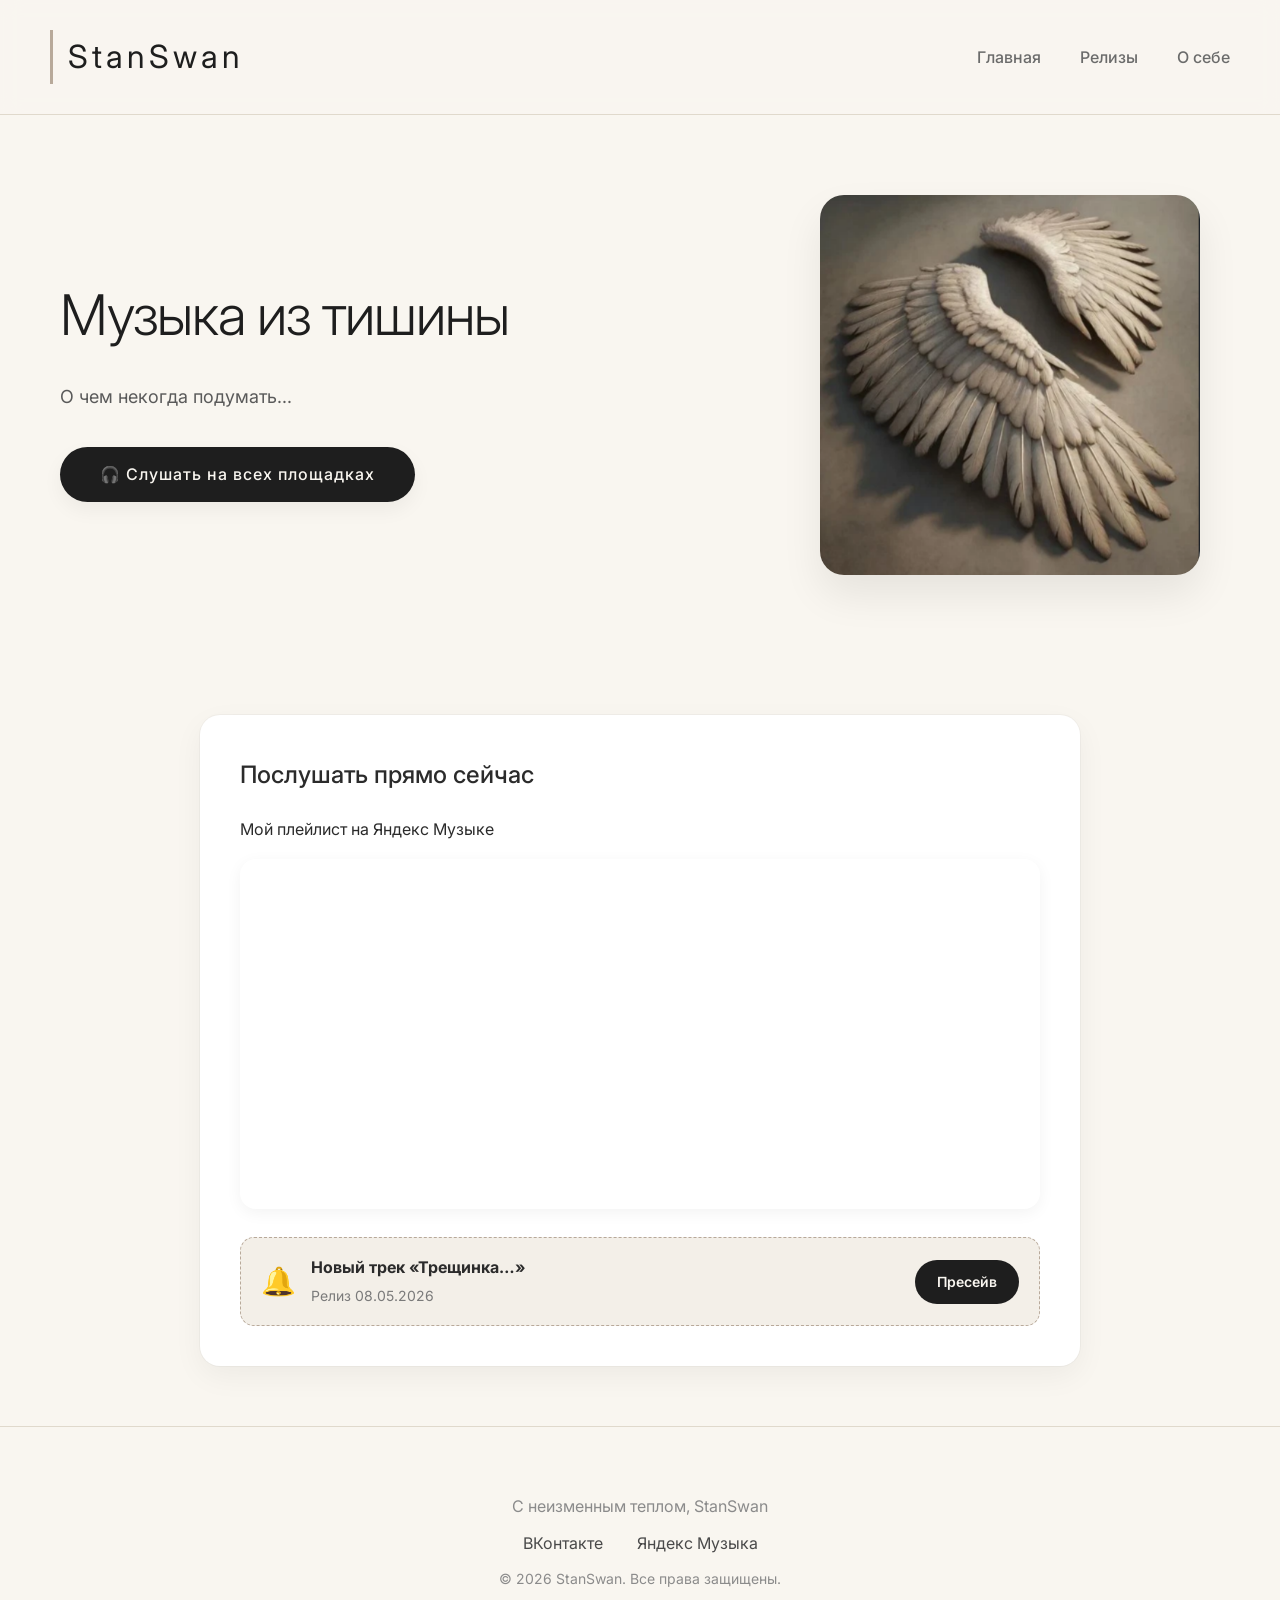
==== index.html @ c7c236e0 "Первая версия сайта" ====
<!DOCTYPE html>
<html lang="ru">
<head>
    <meta charset="UTF-8">
    <meta name="viewport" content="width=device-width, initial-scale=1.0">
    <title>StanSwan — AI композитор | Официальный сайт</title>
    <link rel="stylesheet" href="style.css">
    <link href="https://fonts.googleapis.com/css2?family=Inter:wght@300;500;700&display=swap" rel="stylesheet">
</head>
<body>

    <header>
        <div class="logo">StanSwan</div>
        <nav>
            <a href="index.html">Главная</a>
            <a href="music.html">Релизы</a>
            <a href="about.html">О себе</a>
        </nav>
    </header>

    <main>

        <!-- Главный экран -->
        <section class="hero">
            <div class="hero-text">
                <h1>Музыка из тишины</h1>
                <p>О чем некогда подумать...</p>
                <a href="https://band.link/stanswan" class="listen-btn">🎧 Слушать на всех площадках</a>
            </div>
            <div class="hero-visual">
                <img src="images/wings2000x2000.png" alt="StanSwan" class="hero-photo">
            </div>
        </section>

        <!-- Плеер -->
        <section class="player-section">
            <h2>Послушать прямо сейчас</h2>
            <p>Мой плейлист на Яндекс Музыке</p>

            <iframe frameborder="0"
                    style="border:none; width:100%; height:350px; border-radius: 16px; box-shadow: 0 4px 16px rgba(0,0,0,0.05);"
                    src="https://music.yandex.ru/iframe/artist/25737108/">
            </iframe>

            <div class="presave-banner">
                <span class="presave-icon">🔔</span>
                <div class="presave-text">
                    <strong>Новый трек «Трещинка…»</strong>
                    <span>Релиз 08.05.2026</span>
                </div>
                <a href="https://band.link/7yvaF" class="presave-btn">Пресейв</a>
            </div>
        </section>

    </main>

    <footer>
        <p class="signoff">С неизменным теплом, StanSwan</p>
        <div class="social-links">
            <a href="https://vk.com/stanswan_songs">ВКонтакте</a>
            <a href="https://music.yandex.ru/artist/25737108">Яндекс Музыка</a>
        </div>
        <p class="copyright">© 2026 StanSwan. Все права защищены.</p>
    </footer>

</body>
</html>
---- style.css ----
/* ТИХАЯ, ТЕПЛАЯ ТЕМА ДЛЯ АВТОРА-ИСТОРИКА */

body {
    margin: 0;
    background-color: #f9f6f0;
    color: #2b2b2b;
    font-family: 'Inter', sans-serif;
    line-height: 1.7;
}

/* ШАПКА */

header {
    display: flex;
    justify-content: space-between;
    align-items: center;
    padding: 30px 50px;
    background: rgba(249, 246, 240, 0.9);
    backdrop-filter: blur(10px);
    border-bottom: 1px solid #e0d9cc;
}

.logo {
    font-weight: 400;
    font-size: 32px;
    letter-spacing: 4px;
    color: #1e1e1e;
    border-left: 3px solid #b8a99a;
    padding-left: 15px;
}

nav a {
    color: #6b6b6b;
    text-decoration: none;
    margin-left: 35px;
    font-weight: 500;
    border-bottom: 2px solid transparent;
    transition: 0.4s;
}

nav a:hover {
    border-bottom: 2px solid #b8a99a;
    color: #2b2b2b;
}

/* ГЕРОЙ */

.hero {
    display: flex;
    flex-wrap: wrap;
    justify-content: space-between;
    align-items: center;
    padding: 80px 60px;
    max-width: 1200px;
    margin: 0 auto;
}

.hero-text h1 {
    font-size: 56px;
    font-weight: 300;
    margin: 0 0 15px;
    letter-spacing: -1px;
    color: #1e1e1e;
}

.hero-text p {
    font-size: 18px;
    color: #5a5a5a;
    max-width: 450px;
    margin-bottom: 35px;
}

.listen-btn {
    display: inline-block;
    padding: 14px 40px;
    background: #1e1e1e;
    color: #f9f6f0;
    text-decoration: none;
    border-radius: 50px;
    font-weight: 500;
    letter-spacing: 1px;
    box-shadow: 0 8px 20px rgba(0, 0, 0, 0.05);
    transition: 0.3s;
}

.listen-btn:hover {
    background: #3d3d3d;
    box-shadow: 0 12px 25px rgba(0, 0, 0, 0.1);
}

/* ФОТОГРАФИЯ */

.hero-visual {
    width: 380px;
    height: 380px;
    overflow: hidden;
    border-radius: 24px;
    box-shadow: 0 20px 40px rgba(0, 0, 0, 0.08);
    position: relative;
    left: -20px;
}

.hero-photo {
    width: 100%;
    height: 100%;
    object-fit: cover;
    object-position: center;
}

/* ПЛЕЕР */

.player-section {
    max-width: 800px;
    margin: 60px auto;
    padding: 40px;
    background: #ffffff;
    border-radius: 20px;
    box-shadow: 0 0 0 1px rgba(0, 0, 0, 0.03), 0 10px 30px rgba(0, 0, 0, 0.05);
}

.player-section h2 {
    font-weight: 500;
    margin-top: 0;
}

/* БАННЕР ПРЕСЕЙВА */

.presave-banner {
    display: flex;
    align-items: center;
    gap: 15px;
    margin-top: 20px;
    padding: 16px 20px;
    background: #f3efe8;
    border-radius: 14px;
    border: 1px dashed #b8a99a;
}

.presave-icon {
    font-size: 28px;
}

.presave-text {
    flex: 1;
}

.presave-text strong {
    display: block;
    color: #2b2b2b;
}

.presave-text span {
    color: #7a7a7a;
    font-size: 14px;
}

.presave-btn {
    padding: 10px 22px;
    background: #1e1e1e;
    color: #f9f6f0;
    text-decoration: none;
    border-radius: 30px;
    font-size: 14px;
    font-weight: 600;
    transition: 0.3s;
}

.presave-btn:hover {
    background: #3d3d3d;
}

/* ФУТЕР */

footer {
    text-align: center;
    padding: 50px;
    border-top: 1px solid #e0d9cc;
    margin-top: 60px;
    color: #8b8b8b;
}

.social-links a {
    margin: 0 15px;
    color: #4a4a4a;
    text-decoration: none;
}

.signoff {
    margin-bottom: 10px;
}

.copyright {
    margin-top: 10px;
    font-size: 14px;
}

/* ========== СТРАНИЦА "О СЕБЕ" ========== */

.about-section {
    max-width: 700px;
    margin: 60px auto;
    padding: 0 30px;
}

.about-section h1 {
    font-size: 42px;
    font-weight: 300;
    color: #1e1e1e;
    margin-bottom: 30px;
}

.about-content p {
    font-size: 17px;
    color: #4a4a4a;
    margin-bottom: 20px;
    line-height: 1.9;
}

.about-signature {
    margin-top: 40px;
    font-style: italic;
    color: #8b8b8b;
}

/* ========== СТРАНИЦА "РЕЛИЗЫ" ========== */

.music-page {
    max-width: 800px;
    margin: 60px auto;
    padding: 0 30px;
}

.music-page h1 {
    font-size: 42px;
    font-weight: 300;
    color: #1e1e1e;
    margin-bottom: 10px;
}

.subtitle {
    color: #8b8b8b;
    margin-bottom: 40px;
}

.release-cards {
    display: flex;
    flex-direction: column;
    gap: 20px;
}

.release-card-full {
    display: flex;
    align-items: center;
    gap: 25px;
    padding: 25px;
    background: #ffffff;
    border-radius: 16px;
    box-shadow: 0 0 0 1px rgba(0,0,0,0.03), 0 8px 24px rgba(0,0,0,0.04);
    transition: 0.3s;
}

.release-card-full:hover {
    box-shadow: 0 0 0 1px rgba(0,0,0,0.05), 0 12px 32px rgba(0,0,0,0.08);
    transform: translateY(-2px);
}

.release-cover-large {
    width: 80px;
    height: 80px;
    border-radius: 14px;
    display: flex;
    align-items: center;
    justify-content: center;
    font-size: 36px;
    flex-shrink: 0;
}

.cover-treshinka { background: #dfd5c5; color: #5a4e3c; }
.cover-leti { background: #c5d0df; color: #3c4c5a; }
.cover-blagodaru { background: #dfcfc5; color: #5a403c; }
.cover-surogaty { background: #d5c5df; color: #4e3c5a; }

.release-details {
    flex: 1;
}

.release-details h3 {
    margin: 0 0 5px;
    font-size: 20px;
    font-weight: 600;
    color: #1e1e1e;
}

.release-date {
    font-size: 13px;
    color: #b8a99a;
    text-transform: uppercase;
    letter-spacing: 1px;
}

.release-desc {
    margin: 10px 0 12px;
    font-size: 15px;
    color: #5a5a5a;
    line-height: 1.5;
}

.release-link {
    color: #2b2b2b;
    font-weight: 600;
    text-decoration: none;
    border-bottom: 2px solid #b8a99a;
    transition: 0.3s;
    font-size: 14px;
}

.release-link:hover {
    border-bottom-color: #1e1e1e;
}

/* АДАПТИВНОСТЬ ДЛЯ ТЕЛЕФОНОВ */
@media (max-width: 600px) {
    .release-card-full {
        flex-direction: column;
        text-align: center;
    }

    .release-cover-large {
        width: 60px;
        height: 60px;
        font-size: 28px;
    }

    header {
        flex-direction: column;
        gap: 15px;
        padding: 20px;
    }

    nav a {
        margin: 0 15px;
    }

    .hero {
        padding: 40px 20px;
    }

    .hero-text h1 {
        font-size: 36px;
    }

    .hero-visual {
        width: 280px;
        height: 280px;
        left: 0;
        margin-top: 30px;
    }
}
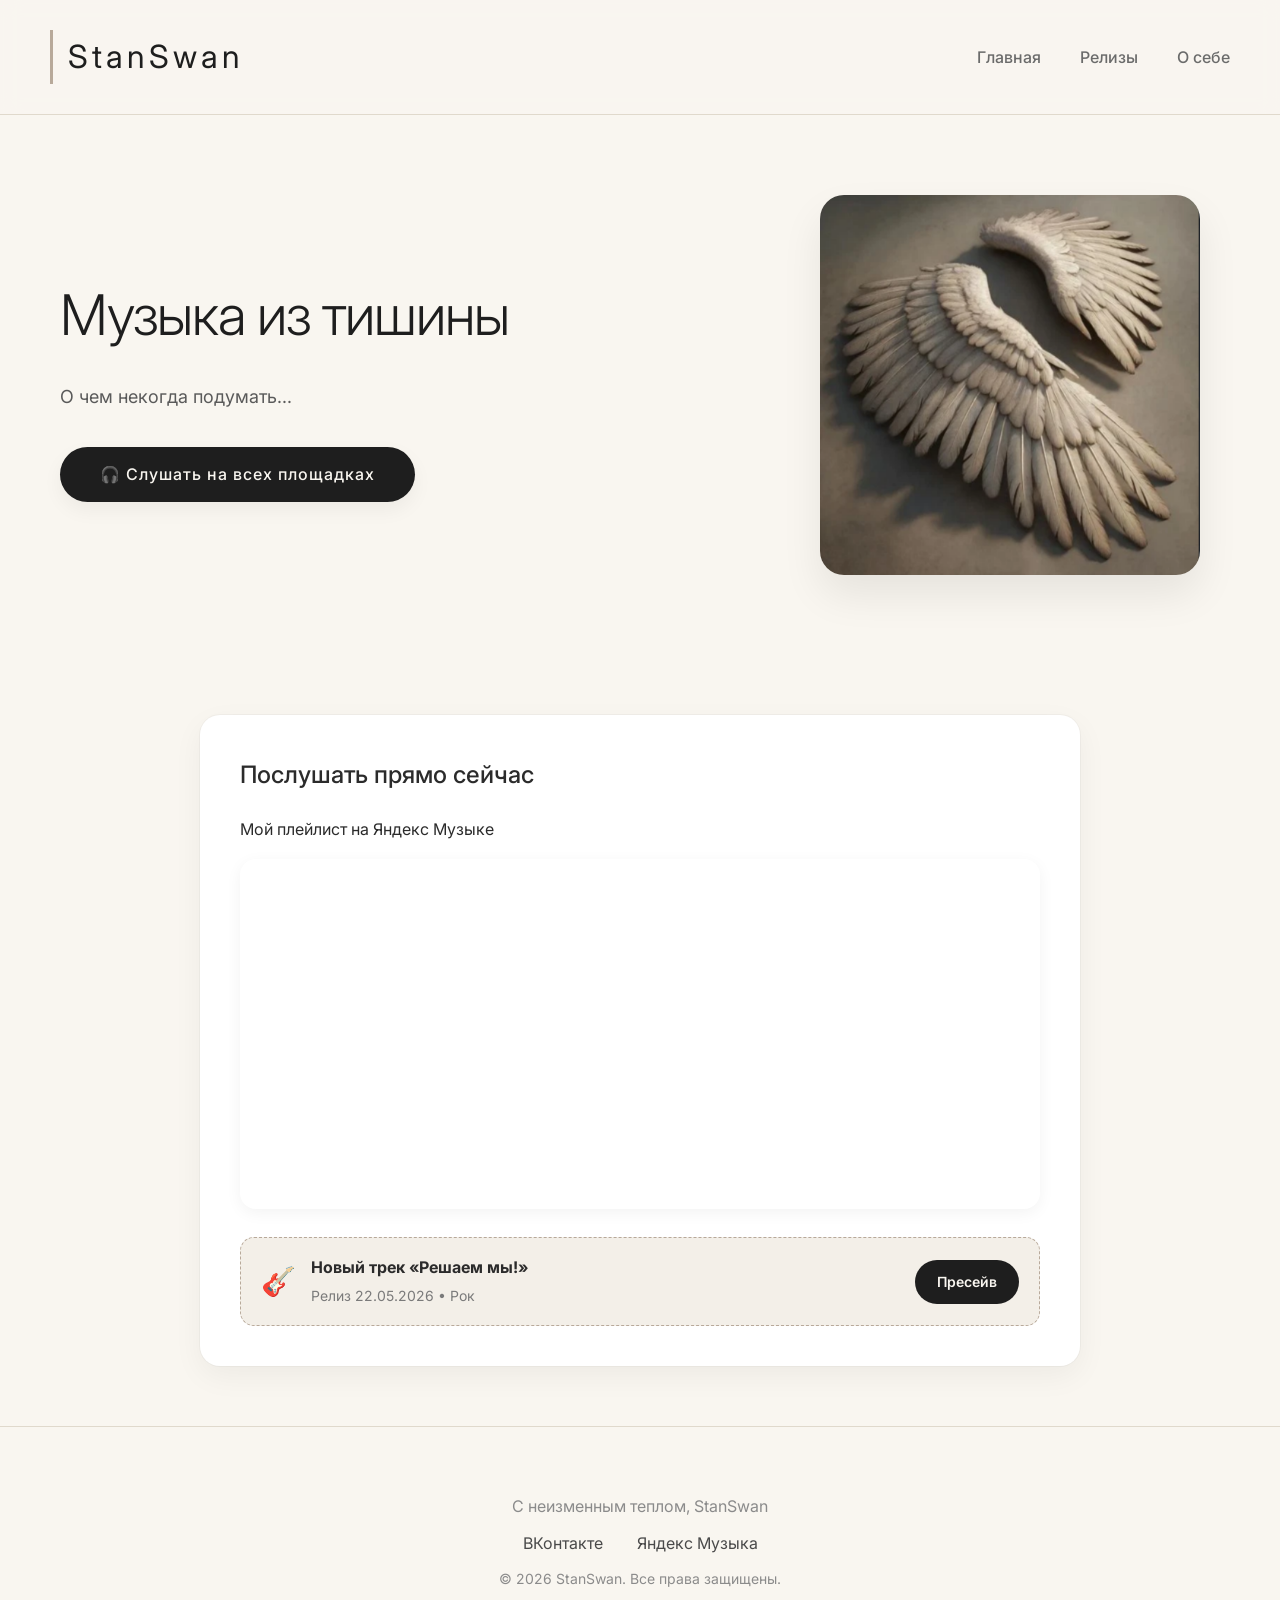
==== commit a95e0f41: "Первая версия сайта" ====
--- a/index.html
+++ b/index.html
@@ -3,6 +3,7 @@
 <head>
     <meta charset="UTF-8">
     <meta name="viewport" content="width=device-width, initial-scale=1.0">
+    <link rel="icon" type="image/png" href="/favicon.png">
     <title>StanSwan — AI композитор | Официальный сайт</title>
     <link rel="stylesheet" href="style.css">
     <link href="https://fonts.googleapis.com/css2?family=Inter:wght@300;500;700&display=swap" rel="stylesheet">
@@ -43,12 +44,12 @@
             </iframe>
 
             <div class="presave-banner">
-                <span class="presave-icon">🔔</span>
+                <span class="presave-icon">🎸</span>
                 <div class="presave-text">
-                    <strong>Новый трек «Трещинка…»</strong>
-                    <span>Релиз 08.05.2026</span>
+                    <strong>Новый трек «Решаем мы!»</strong>
+                    <span>Релиз 22.05.2026 • Рок</span>
                 </div>
-                <a href="https://band.link/7yvaF" class="presave-btn">Пресейв</a>
+                <a href="https://band.link/VHL9O" class="presave-btn">Пресейв</a>
             </div>
         </section>
 
--- a/style.css
+++ b/style.css
@@ -356,4 +356,10 @@
         left: 0;
         margin-top: 30px;
     }
+}
+.cover-img {
+    width: 100%;
+    height: 100%;
+    object-fit: cover;
+    border-radius: 14px;
 }
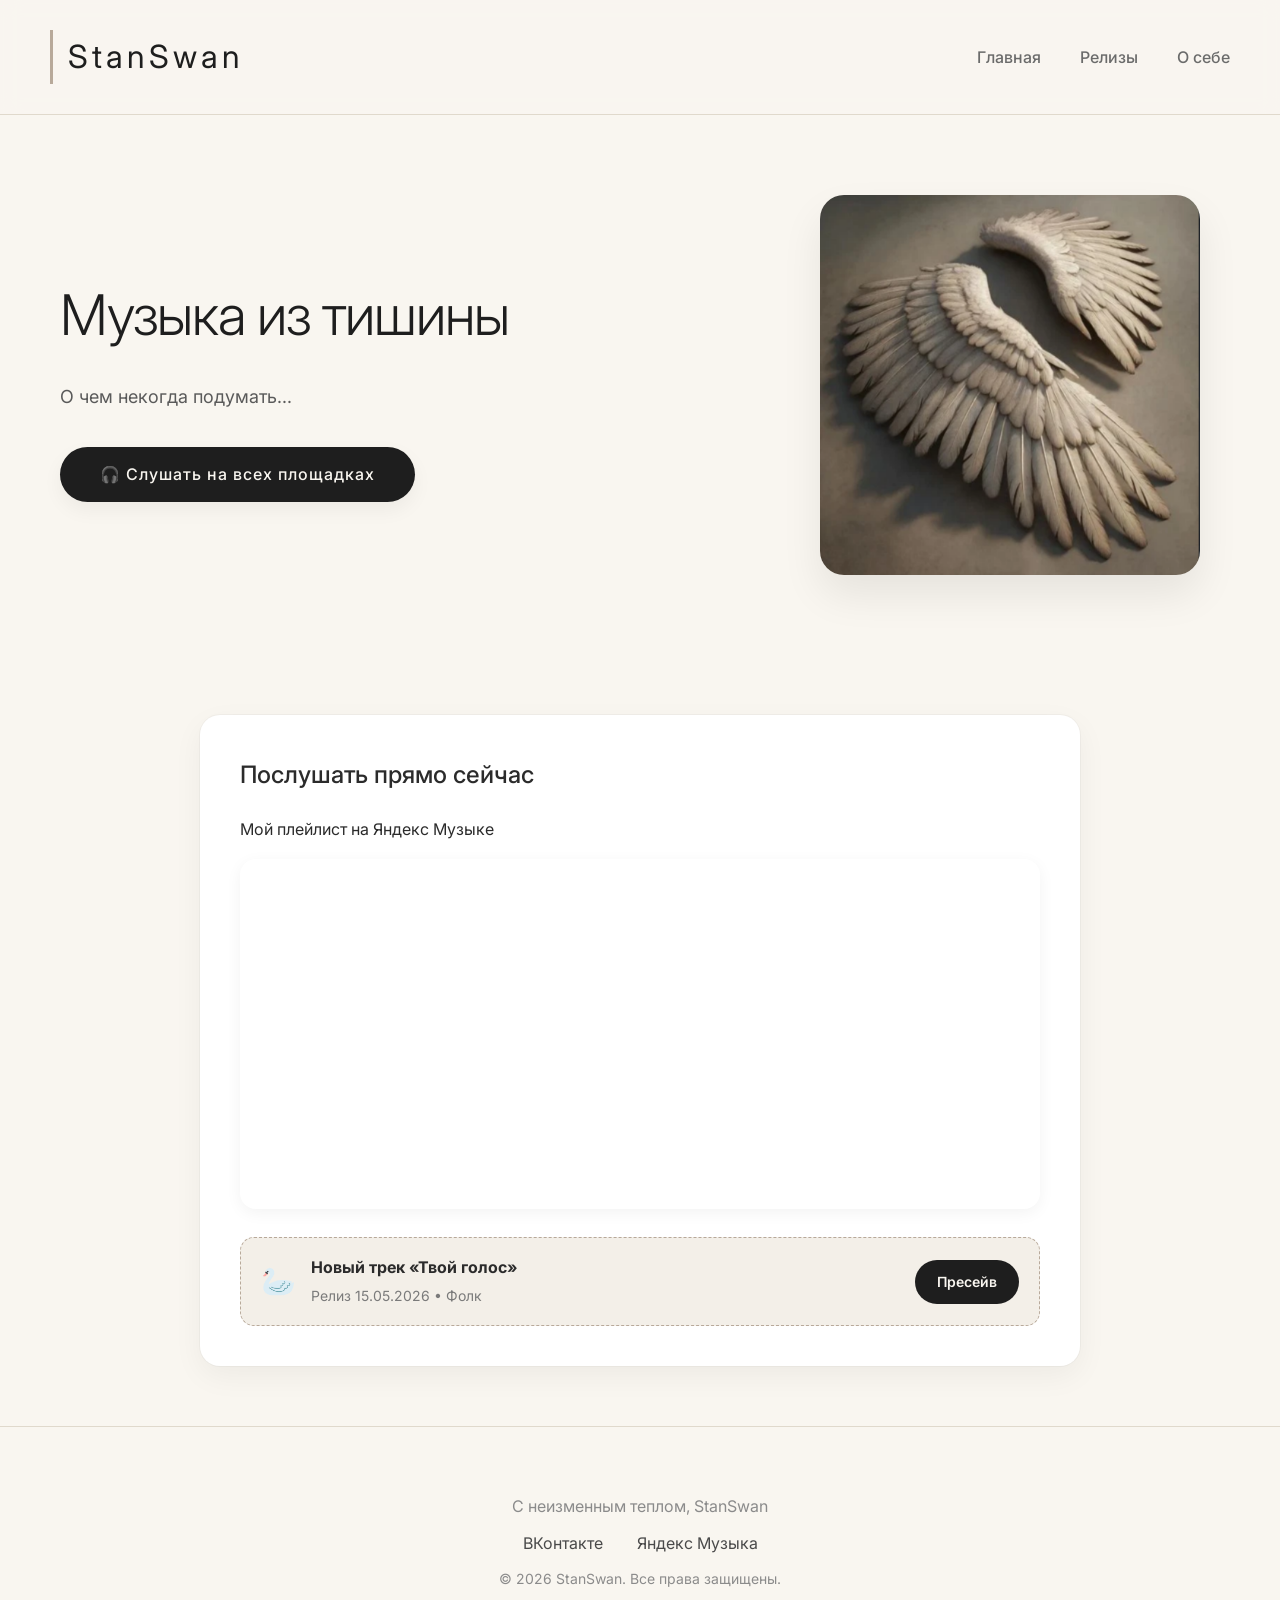
==== commit 4c91040a: "Первая версия сайта" ====
--- a/index.html
+++ b/index.html
@@ -44,12 +44,12 @@
             </iframe>
 
             <div class="presave-banner">
-                <span class="presave-icon">🎸</span>
+                <span class="presave-icon">🦢</span>
                 <div class="presave-text">
-                    <strong>Новый трек «Решаем мы!»</strong>
-                    <span>Релиз 22.05.2026 • Рок</span>
+                    <strong>Новый трек «Твой голос»</strong>
+                    <span>Релиз 15.05.2026 • Фолк</span>
                 </div>
-                <a href="https://band.link/VHL9O" class="presave-btn">Пресейв</a>
+                <a href="https://band.link/A1X3j" class="presave-btn">Пресейв</a>
             </div>
         </section>
 
